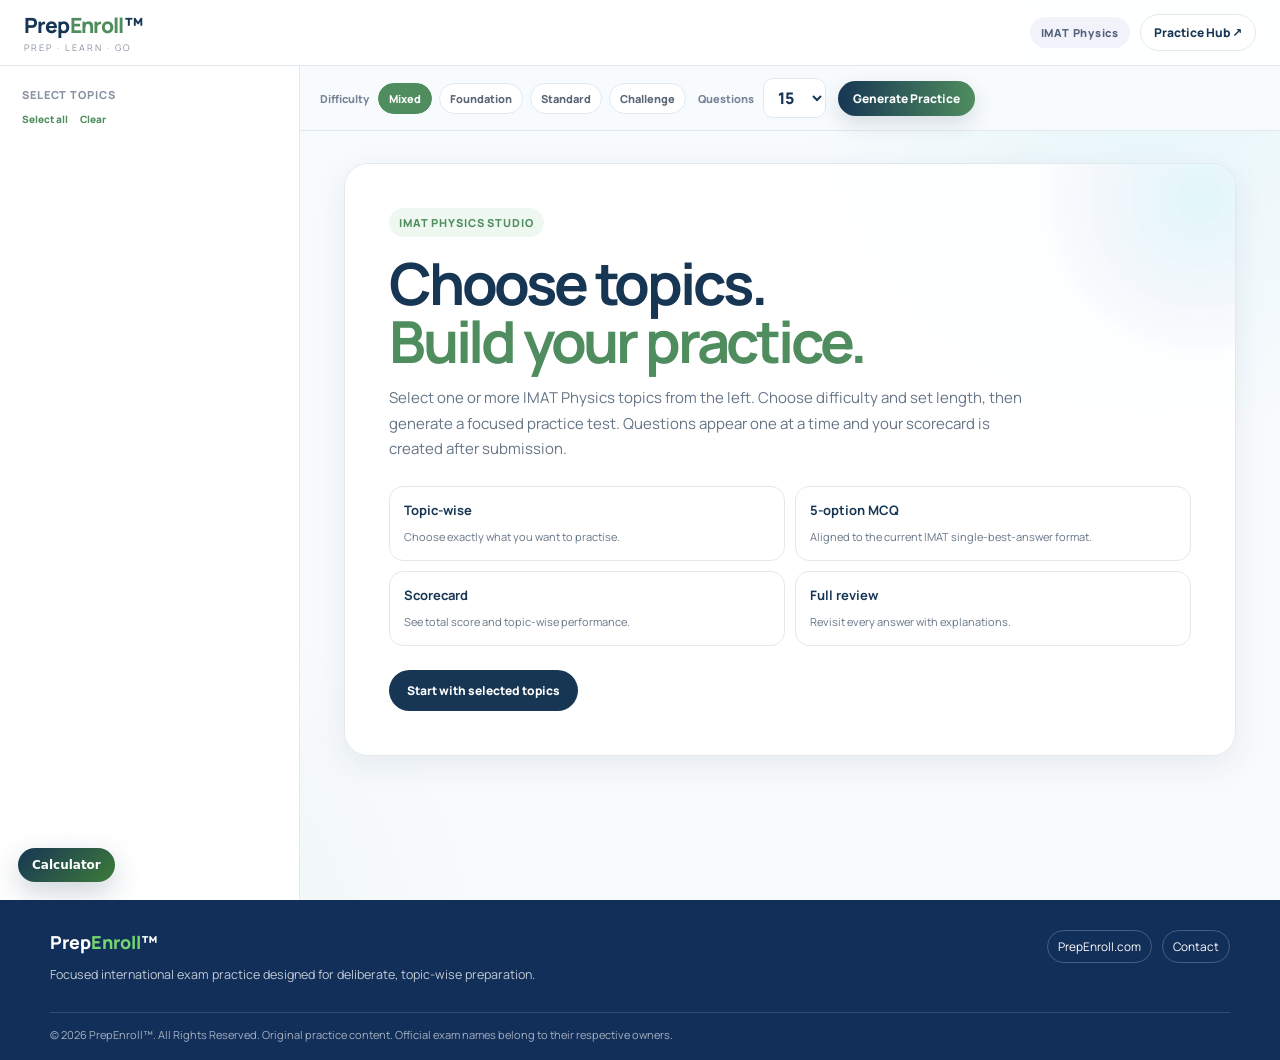
==== imat/index.html @ 46037cb0 "Create dedicated IMAT practice studio route" ====
<!doctype html>
<html lang="en">
<head>
<meta charset="utf-8">
<meta name="viewport" content="width=device-width,initial-scale=1">
<title>IMAT Physics Practice Studio | PrepEnroll™</title>
<meta name="description" content="PrepEnroll IMAT Physics Practice Studio with topic filters, generated practice sets, scoring, topic breakdown and full review.">
<link rel="preconnect" href="https://fonts.googleapis.com">
<link rel="preconnect" href="https://fonts.gstatic.com" crossorigin>
<link href="https://fonts.googleapis.com/css2?family=Manrope:wght@400;500;600;700;800&display=swap" rel="stylesheet">
<link rel="stylesheet" href="../styles.css">
</head>
<body>
<header class="top">
  <div>
    <div class="brand">Prep<span>Enroll</span>™</div>
    <span class="tagline">PREP · LEARN · GO</span>
  </div>
  <div class="top-right">
    <span class="exam-chip">IMAT Physics</span>
    <a class="hub-link" href="https://sscpu-21.github.io/prepenroll-practice/">Practice Hub ↗</a>
  </div>
</header>

<div class="shell">
  <aside class="sidebar">
    <div class="side-title">Select topics</div>
    <div class="select-actions">
      <button id="selectAll" class="text-btn">Select all</button>
      <button id="clearAll" class="text-btn">Clear</button>
    </div>
    <div id="topicList"></div>
  </aside>

  <main class="main">
    <div class="controls">
      <div class="control-group">
        <span class="lbl">Difficulty</span>
        <button class="chip diff active" data-diff="all">Mixed</button>
        <button class="chip diff" data-diff="Foundation">Foundation</button>
        <button class="chip diff" data-diff="Standard">Standard</button>
        <button class="chip diff" data-diff="Challenge">Challenge</button>
      </div>
      <div class="control-group">
        <label class="lbl" for="setSize">Questions</label>
        <select id="setSize">
          <option value="10">10</option>
          <option value="15" selected>15</option>
          <option value="20">20</option>
          <option value="30">30</option>
        </select>
      </div>
      <button id="generateBtn" class="gen-btn">Generate Practice</button>
    </div>

    <div class="content">
      <section id="welcomeScreen" class="screen active">
        <div class="welcome">
          <span class="eyebrow">IMAT Physics Studio</span>
          <h1>Choose topics.<br><span>Build your practice.</span></h1>
          <p>Select one or more IMAT Physics topics from the left. Choose difficulty and set length, then generate a focused practice test. Questions appear one at a time and your scorecard is created after submission.</p>
          <div class="feature-grid">
            <div><b>Topic-wise</b><span>Choose exactly what you want to practise.</span></div>
            <div><b>5-option MCQ</b><span>Aligned to the current IMAT single-best-answer format.</span></div>
            <div><b>Scorecard</b><span>See total score and topic-wise performance.</span></div>
            <div><b>Full review</b><span>Revisit every answer with explanations.</span></div>
          </div>
          <button id="welcomeStart" class="primary big">Start with selected topics</button>
        </div>
      </section>

      <section id="practiceScreen" class="screen">
        <div class="practice-head">
          <div>
            <span class="eyebrow">Practice set</span>
            <h2 id="practiceTitle">IMAT Physics Practice</h2>
          </div>
          <div class="progress-box"><b id="progressText">1 / 15</b><span id="answeredText">0 answered</span></div>
        </div>

        <div class="qcard">
          <div class="qmeta" id="qMeta"></div>
          <h3 id="qStem"></h3>
          <div id="qOptions" class="options"></div>
          <div class="navrow">
            <button id="prevBtn" class="secondary">← Previous</button>
            <div class="navbtns">
              <button id="flagBtn" class="secondary">Flag</button>
              <button id="nextBtn" class="primary">Next →</button>
              <button id="submitBtn" class="submit">Submit Practice</button>
            </div>
          </div>
          <div id="qNav" class="qnav"></div>
        </div>
      </section>

      <section id="resultsScreen" class="screen">
        <div class="results-header">
          <span class="eyebrow">Practice complete</span>
          <h2>Your IMAT Physics Scorecard</h2>
          <p class="results-meta" id="resultsMeta"></p>
        </div>

        <div class="score-card">
          <div class="score-pct" id="scorePct">0%</div>
          <div class="score-sub" id="scoreSub"></div>
          <div class="score-note">Calculated from the selected practice set.</div>
        </div>

        <div class="breakdown">
          <h3>Topic-wise performance</h3>
          <div id="breakdownRows"></div>
        </div>

        <div class="results-btns">
          <button id="reviewBtn" class="primary">Review answers</button>
          <button id="newSetBtn" class="secondary">Create new practice</button>
        </div>
      </section>

      <section id="reviewScreen" class="screen">
        <div class="review-head">
          <div><span class="eyebrow">Answer review</span><h2>Review your practice</h2></div>
          <button id="backResults" class="secondary">← Scorecard</button>
        </div>
        <div id="reviewList"></div>
      </section>
    </div>
  </main>
</div>

<button class="pe-calc-toggle" id="calcToggle">Calculator</button>
<div class="pe-calc" id="calc">
  <div class="pe-calc-head"><span>Mini calculator</span><button class="pe-calc-close" id="calcClose">×</button></div>
  <input class="pe-calc-screen" id="calcScreen" value="" readonly>
  <div class="pe-calc-grid" id="calcGrid"></div>
</div>

<footer class="pe-global-footer">
  <div class="pe-footer-inner">
    <div>
      <div class="pe-footer-brand">Prep<span>Enroll</span>™</div>
      <p>Focused international exam practice designed for deliberate, topic-wise preparation.</p>
    </div>
    <div class="pe-footer-links">
      <a href="https://www.prepenroll.com" target="_blank" rel="noopener">PrepEnroll.com</a>
      <a href="mailto:info@prepenroll.com">Contact</a>
    </div>
  </div>
  <div class="pe-footer-legal">© 2026 PrepEnroll™. All Rights Reserved. Original practice content. Official exam names belong to their respective owners.</div>
</footer>
<script src="../app.js"></script>
</body>
</html>
---- styles.css ----
:root{--navy:#173654;--navy2:#244e70;--green:#4f8d5f;--cyan:#4cc7df;--violet:#6f78c8;--ink:#17232e;--muted:#667586;--line:#e1e9ee;--bg:#f8fbfd;--white:#fff;--softblue:#eef7fb;--softgreen:#eef8f0;--softviolet:#f2f2fb;--amber:#c98b42;--red:#c94c4c;--shadow:0 10px 32px rgba(23,54,84,.08)}
*{box-sizing:border-box}html{scroll-behavior:smooth}body{margin:0;font-family:Manrope,system-ui,sans-serif;color:var(--ink);background:radial-gradient(circle at 90% 8%,rgba(76,199,223,.10),transparent 24%),radial-gradient(circle at 8% 90%,rgba(79,141,95,.08),transparent 25%),var(--bg);min-height:100vh}button,select,input{font:inherit}button{cursor:pointer}a{text-decoration:none;color:inherit}
.top{height:66px;position:sticky;top:0;z-index:50;display:flex;align-items:center;justify-content:space-between;padding:0 24px;background:rgba(255,255,255,.95);backdrop-filter:blur(16px);border-bottom:1px solid var(--line)}
.brand{font-size:21px;font-weight:800;letter-spacing:-.04em;color:var(--navy)}.brand span{color:var(--green)}.tagline{display:block;font-size:9px;letter-spacing:.22em;color:#8792a1;margin-top:2px}.top-right{display:flex;align-items:center;gap:10px}.hub-link{font-size:12px;font-weight:800;color:var(--navy);border:1px solid var(--line);background:#fff;border-radius:999px;padding:9px 13px}.exam-chip{font-size:11px;font-weight:800;letter-spacing:.07em;color:#52607a;background:var(--softviolet);border-radius:999px;padding:8px 11px}
.shell{display:grid;grid-template-columns:300px minmax(0,1fr);min-height:calc(100vh - 66px)}.sidebar{background:rgba(255,255,255,.97);border-right:1px solid var(--line);padding:18px 16px;position:sticky;top:66px;height:calc(100vh - 66px);overflow:auto}.side-title{font-size:11px;font-weight:800;letter-spacing:.08em;text-transform:uppercase;color:#8792a1;margin:3px 6px 8px}.select-actions{display:flex;gap:8px;margin:0 4px 13px}.text-btn{border:0;background:none;color:var(--green);font-size:10px;font-weight:800;padding:2px}
.unit-block{border:1px solid var(--line);border-radius:12px;margin-bottom:9px;overflow:hidden;background:#fff}.unit-header{padding:10px 11px;background:#fbfcfd;font-size:11px;font-weight:800;color:var(--navy)}.sub-list{border-top:1px solid #edf1f4;padding:6px}.sub-row{display:flex;align-items:flex-start;gap:8px;padding:7px;border-radius:8px;font-size:11.5px;color:#4f5d6b;cursor:pointer;line-height:1.35}.sub-row:hover{background:var(--softblue)}.sub-row input{accent-color:var(--green);margin-top:2px}
.main{min-width:0}.controls{position:sticky;top:66px;z-index:40;padding:12px 20px;background:rgba(248,251,253,.94);backdrop-filter:blur(15px);border-bottom:1px solid var(--line);display:flex;align-items:center;gap:12px;flex-wrap:wrap}.control-group{display:flex;align-items:center;gap:7px;flex-wrap:wrap}.lbl{font-size:11px;font-weight:800;color:#788596;margin-right:2px}.chip{border:1px solid var(--line);background:#fff;color:#596777;border-radius:999px;padding:7px 10px;font-size:11px;font-weight:800}.chip.active{background:var(--green);color:#fff;border-color:var(--green)}#setSize{border:1px solid var(--line);border-radius:10px;padding:7px 10px;background:#fff;color:var(--navy);font-weight:800}.gen-btn{border:0;border-radius:999px;padding:9px 15px;font-size:12px;font-weight:800;color:#fff;background:linear-gradient(90deg,var(--navy),var(--green));box-shadow:0 8px 20px rgba(23,54,84,.15)}
.content{max-width:940px;margin:0 auto;padding:32px 24px 70px}.screen{display:none}.screen.active{display:block}.welcome{position:relative;overflow:hidden;background:rgba(255,255,255,.90);border:1px solid var(--line);border-radius:24px;padding:44px;box-shadow:var(--shadow)}.welcome:before{content:"";position:absolute;width:330px;height:330px;border-radius:50%;right:-130px;top:-130px;background:radial-gradient(circle,rgba(76,199,223,.16),rgba(111,120,200,.05) 52%,transparent 72%)}.eyebrow{position:relative;z-index:2;display:inline-block;font-size:11px;font-weight:800;letter-spacing:.08em;text-transform:uppercase;color:var(--green);background:var(--softgreen);padding:7px 10px;border-radius:999px}.welcome h1{position:relative;z-index:2;font-size:clamp(38px,6vw,58px);line-height:1;letter-spacing:-.055em;color:var(--navy);margin:17px 0 14px}.welcome h1 span{color:var(--green)}.welcome p{position:relative;z-index:2;color:var(--muted);font-size:15px;line-height:1.7;max-width:650px}.feature-grid{position:relative;z-index:2;display:grid;grid-template-columns:repeat(2,1fr);gap:10px;margin:24px 0}.feature-grid div{border:1px solid var(--line);border-radius:14px;padding:14px;background:#fff}.feature-grid b{display:block;color:var(--navy);font-size:13px;margin-bottom:5px}.feature-grid span{font-size:11px;color:var(--muted);line-height:1.5}.primary,.secondary,.submit{border-radius:999px;padding:10px 15px;font-weight:800;font-size:11px}.primary{border:0;background:var(--navy);color:#fff}.primary.big{font-size:12px;padding:12px 18px}.secondary{border:1px solid var(--line);background:#fff;color:var(--navy)}.submit{border:0;background:var(--green);color:#fff}
.practice-head,.review-head{display:flex;justify-content:space-between;align-items:end;gap:16px;margin-bottom:14px}.practice-head h2,.review-head h2{font-size:28px;color:var(--navy);letter-spacing:-.035em;margin:9px 0 0}.progress-box{text-align:right}.progress-box b{display:block;color:var(--navy);font-size:14px}.progress-box span{font-size:10px;color:var(--muted)}.qcard{background:#fff;border:1px solid var(--line);border-radius:20px;padding:24px;box-shadow:var(--shadow)}.qmeta{font-size:10.5px;color:var(--green);font-weight:800;text-transform:uppercase;letter-spacing:.05em}.qcard h3{font-size:21px;line-height:1.5;color:var(--navy);margin:18px 0}.options{display:grid;gap:10px}.opt{display:flex;align-items:flex-start;gap:11px;border:1px solid var(--line);border-radius:12px;padding:12px 13px;background:#fff;transition:.15s}.opt:hover{border-color:#9db8c9;background:#fbfdff}.opt.sel{border-color:var(--navy);background:var(--softblue)}.letter{width:25px;height:25px;border-radius:50%;display:grid;place-items:center;flex:none;border:1px solid #cbd7df;font-size:10px;font-weight:800;color:#617183}.opt.sel .letter{background:var(--navy);color:#fff;border-color:var(--navy)}.navrow{display:flex;justify-content:space-between;align-items:center;gap:12px;margin-top:18px;flex-wrap:wrap}.navbtns{display:flex;gap:8px;flex-wrap:wrap}.qnav{display:flex;gap:5px;flex-wrap:wrap;margin-top:16px}.pillnav{width:29px;height:29px;border-radius:50%;border:1px solid var(--line);background:#fff;font-size:9px;font-weight:800;color:#74808d}.pillnav.current{background:var(--navy);color:#fff;border-color:var(--navy)}.pillnav.answered{box-shadow:inset 0 0 0 2px rgba(79,141,95,.45)}.pillnav.flagged{border-color:#d8a458;background:#fff6e8}
.results-header{text-align:center;margin-bottom:18px}.results-header h2{font-size:30px;color:var(--navy);margin:12px 0 5px}.results-meta{font-size:12px;color:var(--muted)}.score-card{background:linear-gradient(135deg,var(--navy),#244e70 55%,var(--green));color:#fff;border-radius:22px;padding:28px;text-align:center;box-shadow:var(--shadow);margin-bottom:16px}.score-pct{font-size:58px;font-weight:800;line-height:1}.score-sub{opacity:.88;margin-top:5px}.score-note{margin-top:12px;font-size:11px;opacity:.76}.breakdown{background:#fff;border:1px solid var(--line);border-radius:16px;padding:18px;margin-bottom:16px}.breakdown h3{margin:0 0 14px;color:var(--navy);font-size:14px}.urow{display:grid;grid-template-columns:220px 1fr 80px;gap:10px;align-items:center;margin:11px 0;font-size:11px}.bar{height:8px;background:#e9eef2;border-radius:999px;overflow:hidden}.bar>div{height:100%;background:linear-gradient(90deg,var(--navy),var(--green));border-radius:999px}.results-btns{display:flex;gap:9px;justify-content:center;flex-wrap:wrap}
.review-card{background:#fff;border:1px solid var(--line);border-radius:16px;padding:18px;margin-bottom:12px}.review-card.correct{border-left:4px solid var(--green)}.review-card.wrong{border-left:4px solid var(--red)}.review-meta{font-size:10.5px;color:#758291;font-weight:800;margin-bottom:9px}.review-card h3{font-size:16px;line-height:1.5;color:var(--navy)}.review-opt{padding:9px 11px;border:1px solid var(--line);border-radius:9px;margin:7px 0;font-size:12px}.correct-opt{border-color:var(--green);background:var(--softgreen)}.wrong-opt{border-color:var(--red);background:#fdeeee}.explanation{margin-top:10px;padding:11px 12px;background:#f7f9fb;border-radius:9px;font-size:12px;line-height:1.6;color:#52606e}
.pe-calc-toggle{position:fixed;left:18px;bottom:18px;z-index:9998;border:0;border-radius:999px;padding:10px 14px;font:700 12px system-ui;color:#fff;background:linear-gradient(135deg,#173654,#3E7B3A);box-shadow:0 10px 28px rgba(23,54,84,.22)}.pe-calc{position:fixed;left:18px;bottom:66px;z-index:9999;width:236px;padding:12px;border:1px solid rgba(56,217,255,.25);border-radius:16px;background:rgba(255,255,255,.97);box-shadow:0 18px 50px rgba(20,45,87,.22);display:none}.pe-calc.open{display:block}.pe-calc-head{display:flex;align-items:center;justify-content:space-between;margin-bottom:8px;font-size:12px;font-weight:800;color:#173654}.pe-calc-close{border:0;background:none;font-size:18px;color:#687386}.pe-calc-screen{width:100%;height:42px;border:1px solid rgba(24,35,63,.12);border-radius:10px;padding:8px 10px;text-align:right;font-size:18px;font-weight:800;color:#173654;background:#fafdff;margin-bottom:8px}.pe-calc-grid{display:grid;grid-template-columns:repeat(4,1fr);gap:6px}.pe-calc-grid button{border:1px solid rgba(24,35,63,.12);border-radius:9px;padding:9px 0;background:#fff;color:#173654;font-weight:800}.pe-calc-grid .op{background:#eefaff}.pe-calc-grid .eq{background:linear-gradient(135deg,#3E7B3A,#4cbf78);color:#fff;border:0}
.pe-global-footer{background:#122f59;color:#fff;padding:30px 20px 18px}.pe-footer-inner{max-width:1180px;margin:0 auto;display:flex;justify-content:space-between;gap:30px}.pe-footer-brand{font-size:1.12rem;font-weight:900}.pe-footer-brand span{color:#74d66f}.pe-footer-inner p{font-size:.78rem;color:rgba(255,255,255,.74);max-width:600px}.pe-footer-links{display:flex;gap:10px;align-items:flex-start;flex-wrap:wrap}.pe-footer-links a{font-size:.74rem;border:1px solid rgba(255,255,255,.22);border-radius:999px;padding:7px 10px}.pe-footer-legal{max-width:1180px;margin:16px auto 0;padding-top:14px;border-top:1px solid rgba(255,255,255,.13);font-size:.69rem;color:rgba(255,255,255,.62)}
@media(max-width:850px){.shell{grid-template-columns:1fr}.sidebar{position:static;height:auto;border-right:0;border-bottom:1px solid var(--line);max-height:350px}.controls{top:66px}.feature-grid{grid-template-columns:1fr 1fr}.urow{grid-template-columns:1fr 1fr}.urow .bar{grid-column:1/3}}
@media(max-width:560px){.top{padding:0 14px}.exam-chip{display:none}.content{padding:22px 14px 60px}.welcome{padding:28px 20px}.feature-grid{grid-template-columns:1fr}.controls{padding:10px 12px}.qcard{padding:18px}.practice-head{align-items:flex-start}.progress-box{min-width:72px}.hub-link{font-size:10px;padding:8px 10px}}
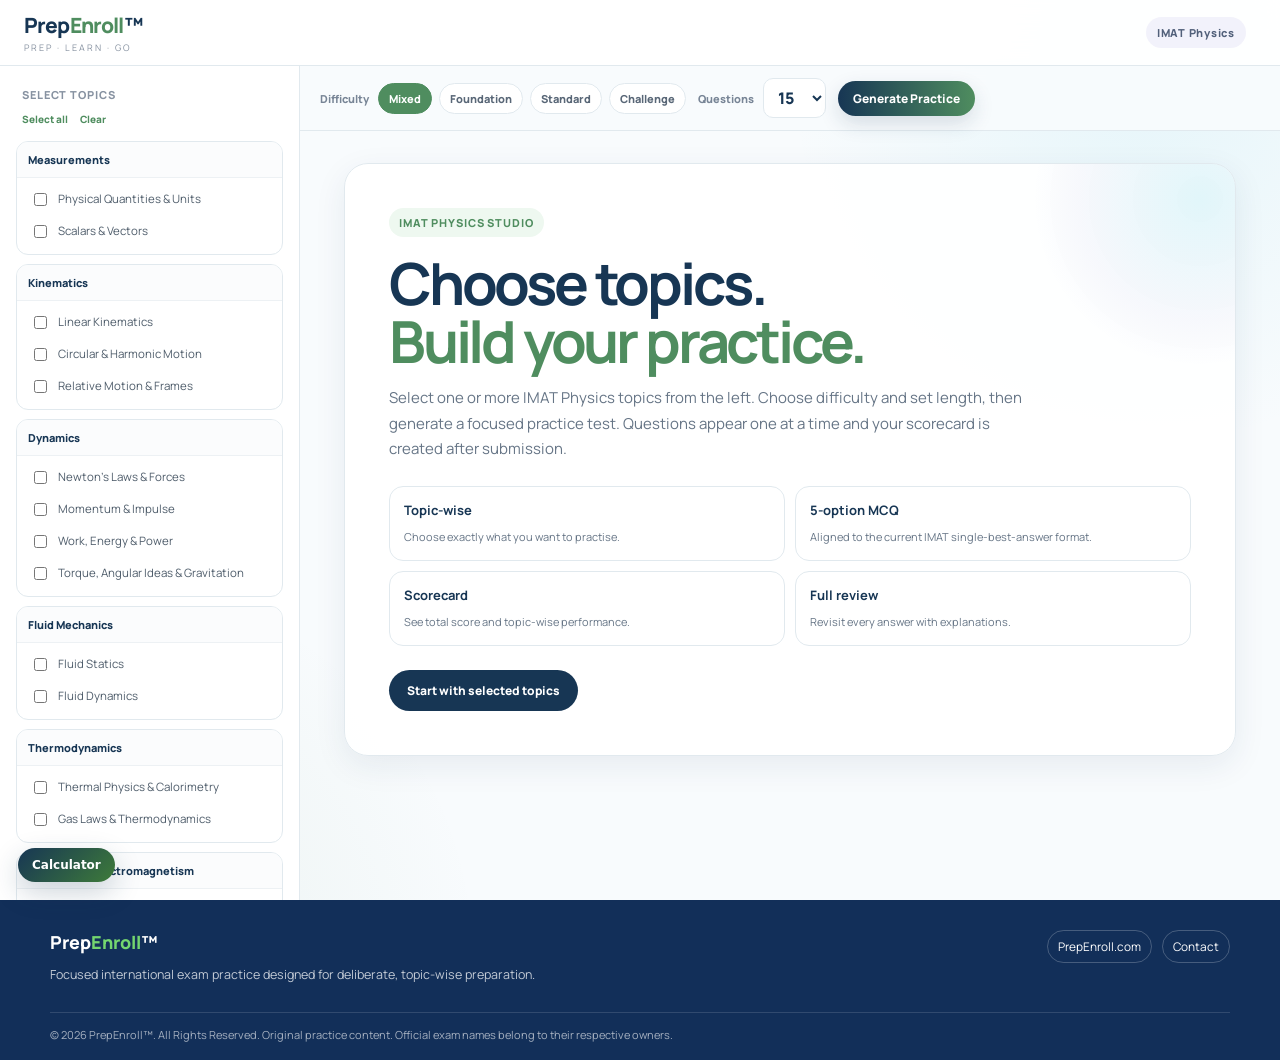
==== commit bd732a5e: "Replace main Practice Hub link with International Hub icon" ====
--- a/imat/index.html
+++ b/imat/index.html
@@ -18,7 +18,9 @@
   </div>
   <div class="top-right">
     <span class="exam-chip">IMAT Physics</span>
-    <a class="hub-link" href="https://sscpu-21.github.io/prepenroll-practice/">Practice Hub ↗</a>
+    <a class="hub-icon" href="/prepenroll-international-physics/" aria-label="International Physics Practice Hub" data-tooltip="International Physics Practice Hub">
+      <svg viewBox="0 0 24 24" aria-hidden="true"><circle cx="12" cy="12" r="9"/><path d="M3 12h18M12 3c3 3 4.5 6 4.5 9S15 18 12 21c-3-3-4.5-6-4.5-9S9 6 12 3z"/></svg>
+    </a>
   </div>
 </header>
 
--- a/styles.css
+++ b/styles.css
@@ -13,3 +13,14 @@
 .pe-global-footer{background:#122f59;color:#fff;padding:30px 20px 18px}.pe-footer-inner{max-width:1180px;margin:0 auto;display:flex;justify-content:space-between;gap:30px}.pe-footer-brand{font-size:1.12rem;font-weight:900}.pe-footer-brand span{color:#74d66f}.pe-footer-inner p{font-size:.78rem;color:rgba(255,255,255,.74);max-width:600px}.pe-footer-links{display:flex;gap:10px;align-items:flex-start;flex-wrap:wrap}.pe-footer-links a{font-size:.74rem;border:1px solid rgba(255,255,255,.22);border-radius:999px;padding:7px 10px}.pe-footer-legal{max-width:1180px;margin:16px auto 0;padding-top:14px;border-top:1px solid rgba(255,255,255,.13);font-size:.69rem;color:rgba(255,255,255,.62)}
 @media(max-width:850px){.shell{grid-template-columns:1fr}.sidebar{position:static;height:auto;border-right:0;border-bottom:1px solid var(--line);max-height:350px}.controls{top:66px}.feature-grid{grid-template-columns:1fr 1fr}.urow{grid-template-columns:1fr 1fr}.urow .bar{grid-column:1/3}}
 @media(max-width:560px){.top{padding:0 14px}.exam-chip{display:none}.content{padding:22px 14px 60px}.welcome{padding:28px 20px}.feature-grid{grid-template-columns:1fr}.controls{padding:10px 12px}.qcard{padding:18px}.practice-head{align-items:flex-start}.progress-box{min-width:72px}.hub-link{font-size:10px;padding:8px 10px}}
+
+/* Immediate practice feedback */
+.instant-feedback{display:none;margin-top:14px;padding:14px 16px;border-radius:12px;border:1px solid var(--line);font-size:12px;line-height:1.65;background:#f8fafc;color:#52606e}
+.instant-feedback.show{display:block}
+.instant-feedback.correct{background:var(--softgreen);border-color:rgba(79,141,95,.28);color:#315c3c}
+.instant-feedback.wrong{background:#fff6f6;border-color:rgba(201,76,76,.24);color:#7f3333}
+.instant-feedback b{color:var(--navy)}
+.opt.correct-now{border-color:var(--green)!important;background:var(--softgreen)!important}
+.opt.wrong-now{border-color:var(--red)!important;background:#fdeeee!important}
+.opt.correct-now .letter{background:var(--green);color:#fff;border-color:var(--green)}
+.opt.wrong-now .letter{background:var(--red);color:#fff;border-color:var(--red)}
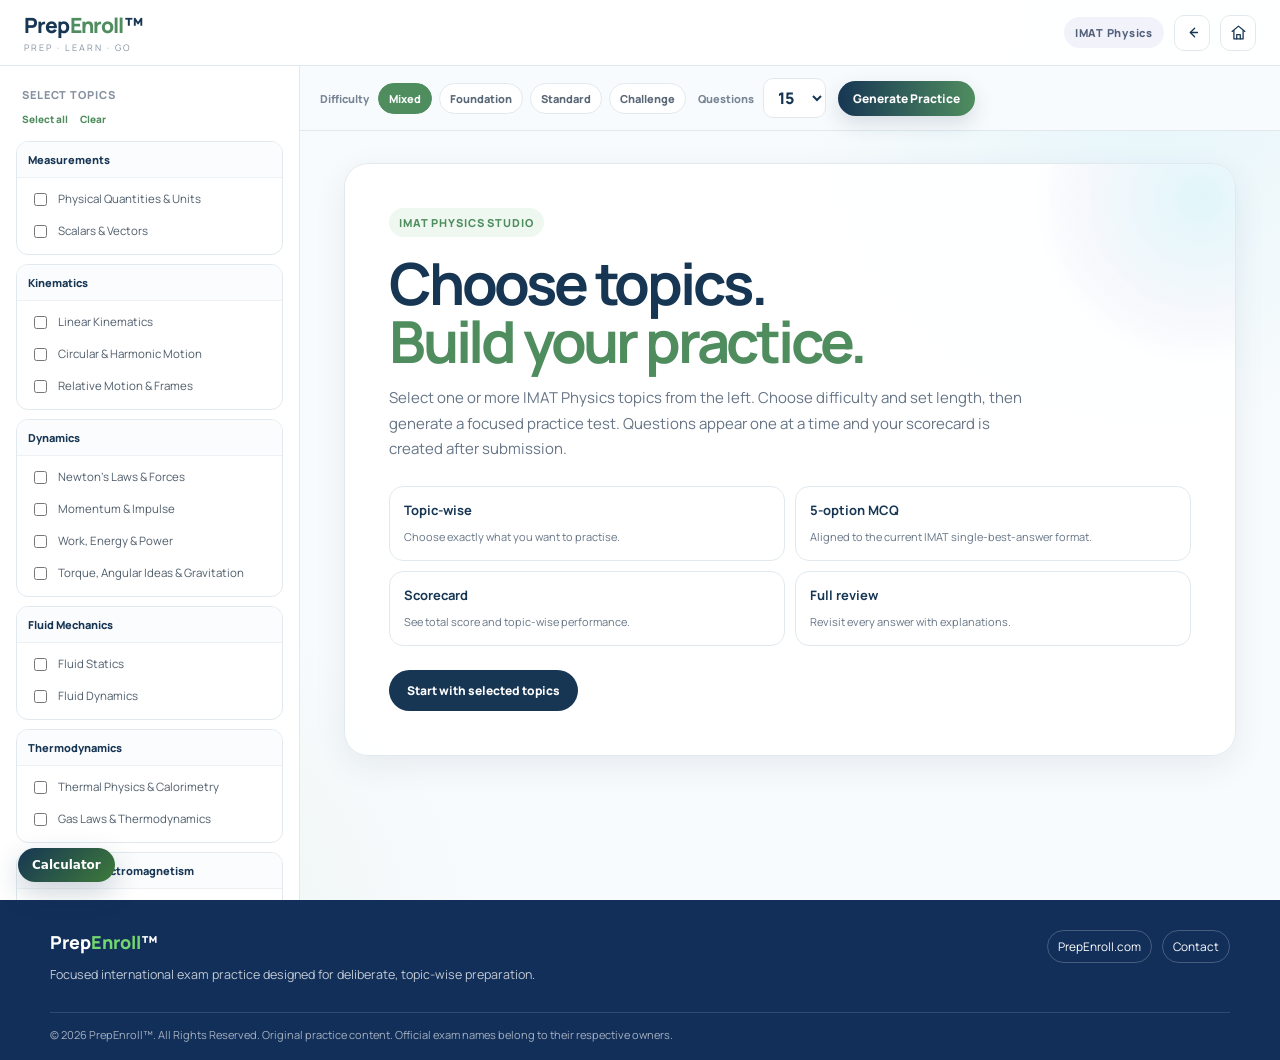
==== commit 28fe37ab: "Add back and home navigation icons to IMAT studio" ====
--- a/imat/index.html
+++ b/imat/index.html
@@ -18,8 +18,13 @@
   </div>
   <div class="top-right">
     <span class="exam-chip">IMAT Physics</span>
+
+    <button class="hub-icon nav-back" type="button" aria-label="Go back" data-tooltip="Back" onclick="if(history.length>1){history.back()}else{location.href='/prepenroll-international-physics/'}">
+      <svg viewBox="0 0 24 24" aria-hidden="true"><path d="M15 18l-6-6 6-6"/><path d="M9 12h10"/></svg>
+    </button>
+
     <a class="hub-icon" href="/prepenroll-international-physics/" aria-label="International Physics Practice Hub" data-tooltip="International Physics Practice Hub">
-      <svg viewBox="0 0 24 24" aria-hidden="true"><circle cx="12" cy="12" r="9"/><path d="M3 12h18M12 3c3 3 4.5 6 4.5 9S15 18 12 21c-3-3-4.5-6-4.5-9S9 6 12 3z"/></svg>
+      <svg viewBox="0 0 24 24" aria-hidden="true"><path d="M3 10.5L12 3l9 7.5"/><path d="M5.5 9.5V21h13V9.5"/><path d="M9.5 21v-6h5v6"/></svg>
     </a>
   </div>
 </header>
--- a/styles.css
+++ b/styles.css
@@ -1,7 +1,7 @@
 :root{--navy:#173654;--navy2:#244e70;--green:#4f8d5f;--cyan:#4cc7df;--violet:#6f78c8;--ink:#17232e;--muted:#667586;--line:#e1e9ee;--bg:#f8fbfd;--white:#fff;--softblue:#eef7fb;--softgreen:#eef8f0;--softviolet:#f2f2fb;--amber:#c98b42;--red:#c94c4c;--shadow:0 10px 32px rgba(23,54,84,.08)}
 *{box-sizing:border-box}html{scroll-behavior:smooth}body{margin:0;font-family:Manrope,system-ui,sans-serif;color:var(--ink);background:radial-gradient(circle at 90% 8%,rgba(76,199,223,.10),transparent 24%),radial-gradient(circle at 8% 90%,rgba(79,141,95,.08),transparent 25%),var(--bg);min-height:100vh}button,select,input{font:inherit}button{cursor:pointer}a{text-decoration:none;color:inherit}
 .top{height:66px;position:sticky;top:0;z-index:50;display:flex;align-items:center;justify-content:space-between;padding:0 24px;background:rgba(255,255,255,.95);backdrop-filter:blur(16px);border-bottom:1px solid var(--line)}
-.brand{font-size:21px;font-weight:800;letter-spacing:-.04em;color:var(--navy)}.brand span{color:var(--green)}.tagline{display:block;font-size:9px;letter-spacing:.22em;color:#8792a1;margin-top:2px}.top-right{display:flex;align-items:center;gap:10px}.hub-link{font-size:12px;font-weight:800;color:var(--navy);border:1px solid var(--line);background:#fff;border-radius:999px;padding:9px 13px}.exam-chip{font-size:11px;font-weight:800;letter-spacing:.07em;color:#52607a;background:var(--softviolet);border-radius:999px;padding:8px 11px}
+.brand{font-size:21px;font-weight:800;letter-spacing:-.04em;color:var(--navy)}.brand span{color:var(--green)}.tagline{display:block;font-size:9px;letter-spacing:.22em;color:#8792a1;margin-top:2px}.top-right{display:flex;align-items:center;gap:10px}.hub-link{display:none}.hub-icon{position:relative;width:36px;height:36px;display:grid;place-items:center;border:1px solid var(--line);background:#fff;color:var(--navy);border-radius:10px;transition:.18s ease}.hub-icon svg{width:17px;height:17px;fill:none;stroke:currentColor;stroke-width:1.8;stroke-linecap:round;stroke-linejoin:round}.hub-icon:hover{transform:translateY(-1px);border-color:#b8c6d2;box-shadow:0 8px 18px rgba(16,36,61,.08);color:var(--green)}.hub-icon::after{content:attr(data-tooltip);position:absolute;top:46px;right:0;white-space:nowrap;background:#10243d;color:#fff;font-size:10px;font-weight:700;padding:7px 9px;border-radius:7px;opacity:0;pointer-events:none;transform:translateY(-4px);transition:.15s ease;box-shadow:0 8px 20px rgba(16,36,61,.14)}.hub-icon:hover::after,.hub-icon:focus-visible::after{opacity:1;transform:translateY(0)}.exam-chip{font-size:11px;font-weight:800;letter-spacing:.07em;color:#52607a;background:var(--softviolet);border-radius:999px;padding:8px 11px}
 .shell{display:grid;grid-template-columns:300px minmax(0,1fr);min-height:calc(100vh - 66px)}.sidebar{background:rgba(255,255,255,.97);border-right:1px solid var(--line);padding:18px 16px;position:sticky;top:66px;height:calc(100vh - 66px);overflow:auto}.side-title{font-size:11px;font-weight:800;letter-spacing:.08em;text-transform:uppercase;color:#8792a1;margin:3px 6px 8px}.select-actions{display:flex;gap:8px;margin:0 4px 13px}.text-btn{border:0;background:none;color:var(--green);font-size:10px;font-weight:800;padding:2px}
 .unit-block{border:1px solid var(--line);border-radius:12px;margin-bottom:9px;overflow:hidden;background:#fff}.unit-header{padding:10px 11px;background:#fbfcfd;font-size:11px;font-weight:800;color:var(--navy)}.sub-list{border-top:1px solid #edf1f4;padding:6px}.sub-row{display:flex;align-items:flex-start;gap:8px;padding:7px;border-radius:8px;font-size:11.5px;color:#4f5d6b;cursor:pointer;line-height:1.35}.sub-row:hover{background:var(--softblue)}.sub-row input{accent-color:var(--green);margin-top:2px}
 .main{min-width:0}.controls{position:sticky;top:66px;z-index:40;padding:12px 20px;background:rgba(248,251,253,.94);backdrop-filter:blur(15px);border-bottom:1px solid var(--line);display:flex;align-items:center;gap:12px;flex-wrap:wrap}.control-group{display:flex;align-items:center;gap:7px;flex-wrap:wrap}.lbl{font-size:11px;font-weight:800;color:#788596;margin-right:2px}.chip{border:1px solid var(--line);background:#fff;color:#596777;border-radius:999px;padding:7px 10px;font-size:11px;font-weight:800}.chip.active{background:var(--green);color:#fff;border-color:var(--green)}#setSize{border:1px solid var(--line);border-radius:10px;padding:7px 10px;background:#fff;color:var(--navy);font-weight:800}.gen-btn{border:0;border-radius:999px;padding:9px 15px;font-size:12px;font-weight:800;color:#fff;background:linear-gradient(90deg,var(--navy),var(--green));box-shadow:0 8px 20px rgba(23,54,84,.15)}
